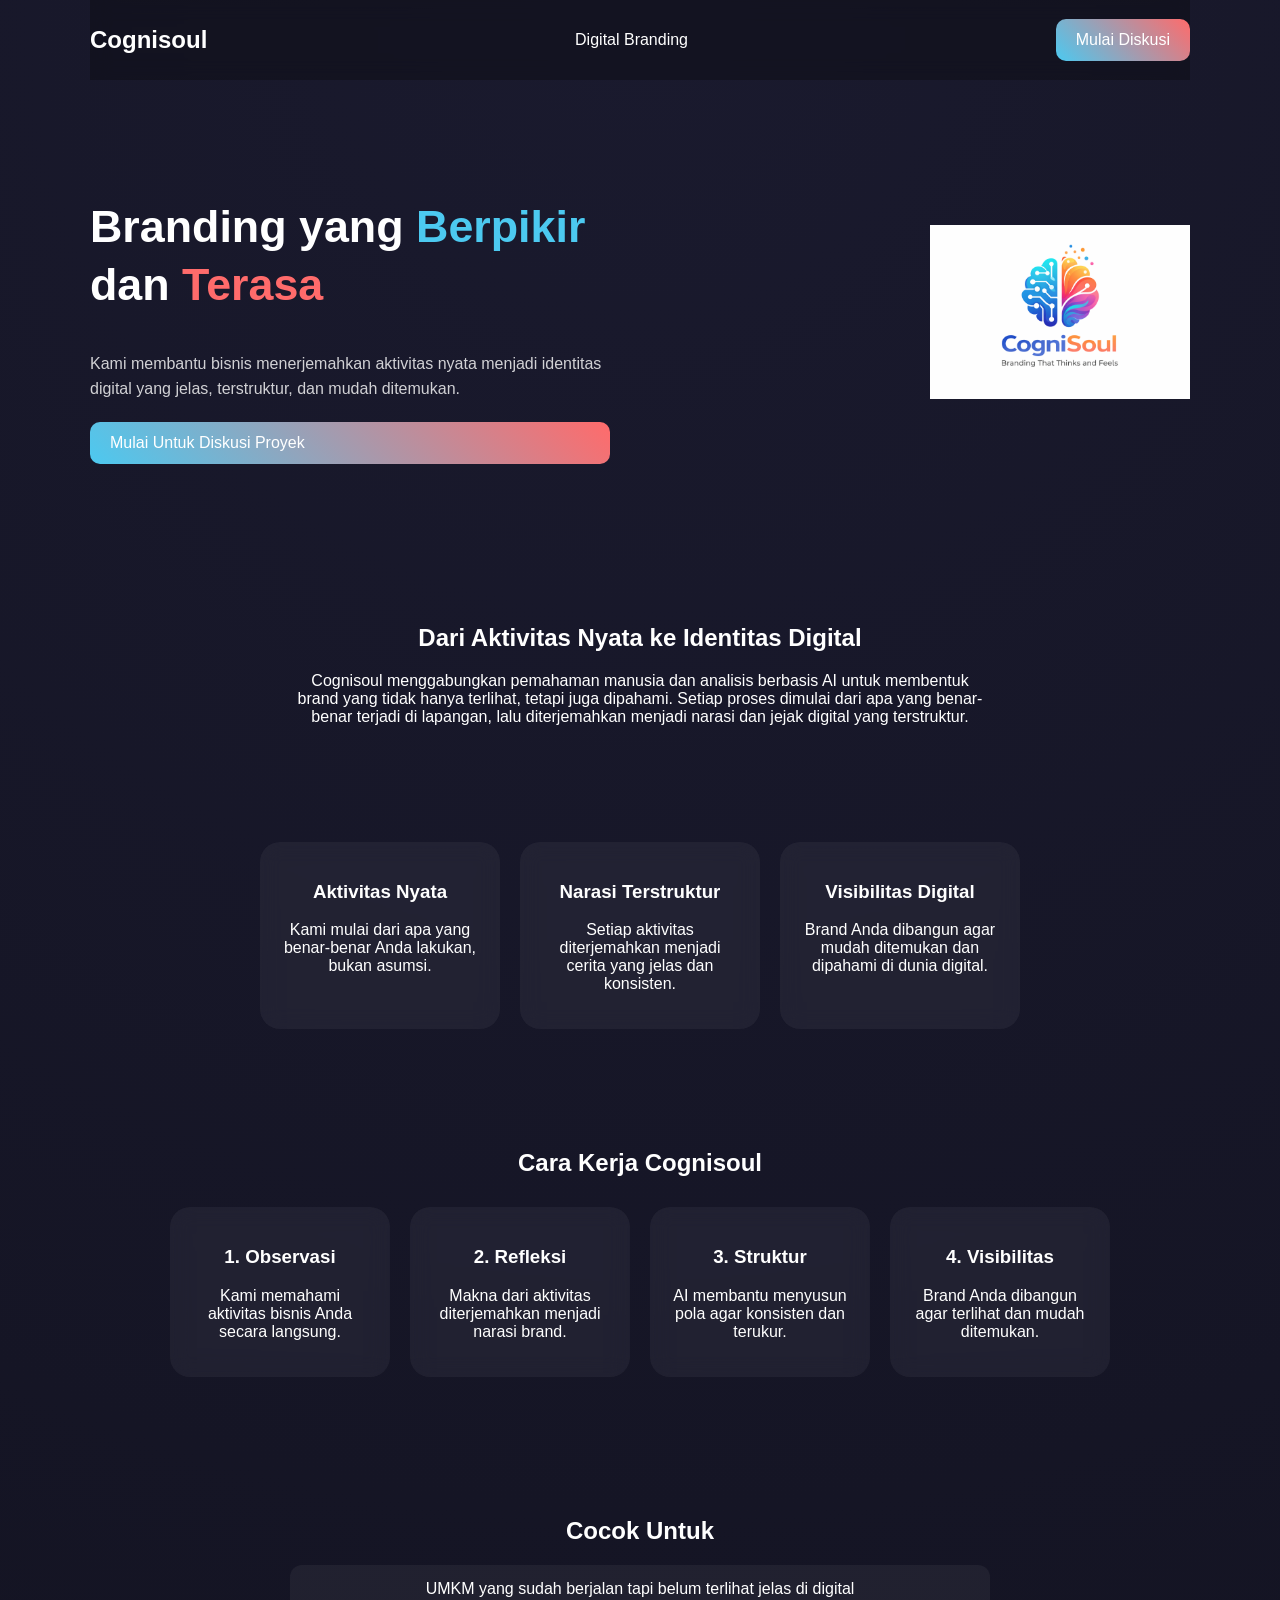
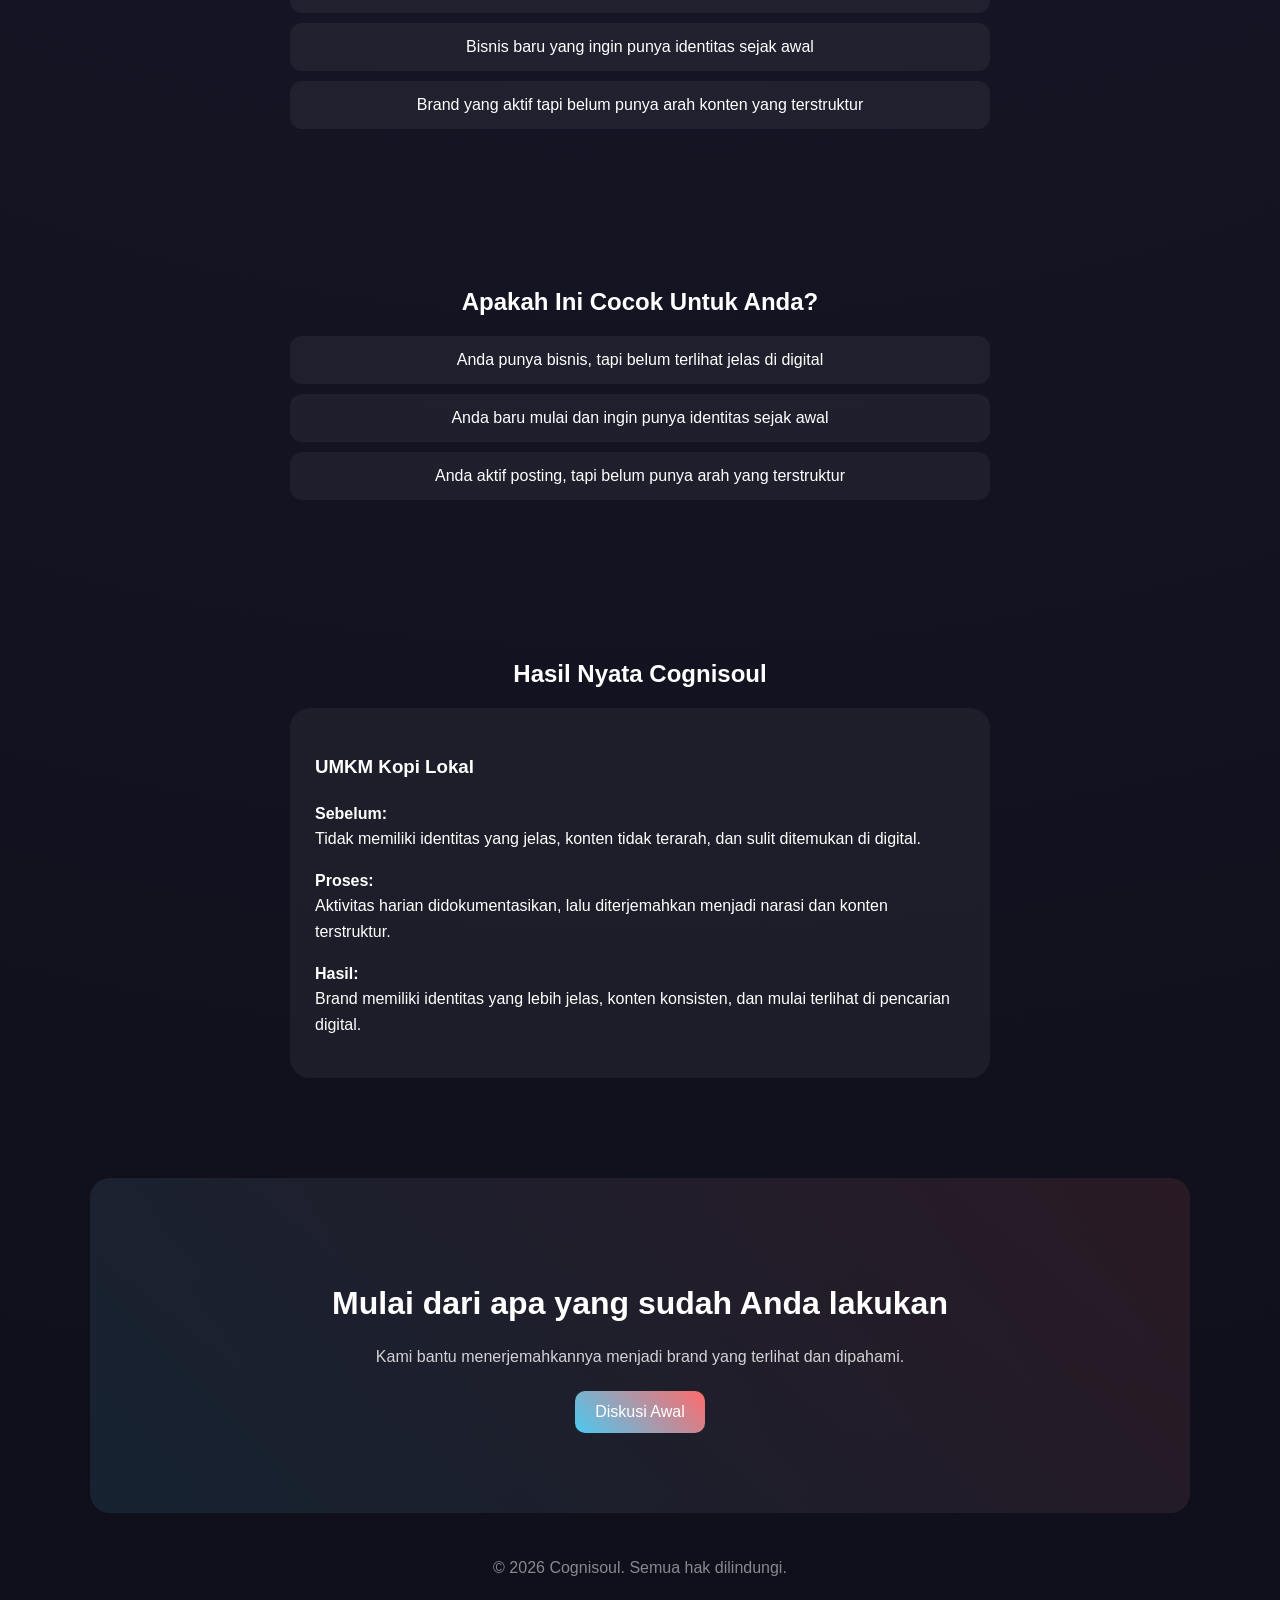
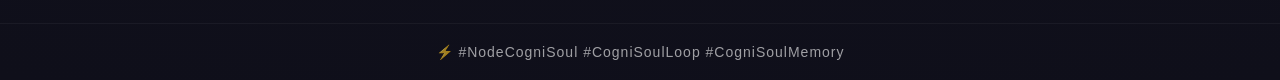
==== index.html @ 4406100e "Update index.html" ====
<!DOCTYPE html> 
<html lang="id">
<head>
  <meta charset="UTF-8">
  <meta name="viewport" content="width=device-width, initial-scale=1.0">
  <meta name="google-site-verification" content="bwpAbmwKMtLzpFTGoxlZzS0TOUh51InvC4tp-JaUnsw" />
  <title>Cognisoul</title>
  <link rel="stylesheet" href="style.css">

<!-- BASIC SEO -->
<meta name="description" content="Cognisoul membantu bisnis membangun identitas digital melalui strategi branding berbasis aktivitas nyata, narasi terstruktur, dan visibilitas online.">
<meta name="keywords" content="digital branding, branding bisnis, jasa branding, strategi konten, identitas digital, Cognisoul Bandung">
<meta name="author" content="Cognisoul">
<link rel="canonical" href="https://cognisoul.my.id/">

<!-- OPEN GRAPH -->
<meta property="og:title" content="Cognisoul | Digital Branding Berbasis Aktivitas Nyata">
<meta property="og:description" content="Bangun identitas digital yang jelas, terstruktur, dan mudah ditemukan bersama Cognisoul.">
<meta property="og:image" content="https://cognisoul.my.id/assets/images/logo-cognisoul.png">
<meta property="og:url" content="https://cognisoul.my.id/">
<meta property="og:type" content="website">
<meta property="og:locale" content="id_ID">

<!-- TWITTER CARD -->
<meta name="twitter:card" content="summary_large_image">
<meta name="twitter:title" content="Cognisoul | Digital Branding">
<meta name="twitter:description" content="Strategi branding berbasis aktivitas nyata untuk visibilitas digital yang lebih kuat.">
<meta name="twitter:image" content="https://cognisoul.my.id/assets/images/logo-cognisoul.png">

<!-- SCHEMA: ORGANIZATION + WEBSITE + LOCAL BUSINESS -->
<script type="application/ld+json">
{
  "@context": "https://schema.org",
  "@graph": [
    {
      "@type": "Organization",
      "name": "Cognisoul",
      "url": "https://cognisoul.my.id/",
      "logo": "https://cognisoul.my.id/assets/images/logo-cognisoul.png",
      "description": "Cognisoul adalah layanan digital branding yang membantu bisnis membangun identitas melalui aktivitas nyata, narasi terstruktur, dan visibilitas digital.",
      "sameAs": [
        "https://wa.me/6285174223650"
      ],
      "contactPoint": {
        "@type": "ContactPoint",
        "telephone": "+62-851-7422-3650",
        "contactType": "customer service",
        "areaServed": "ID",
        "availableLanguage": "Indonesian"
      }
    },
    {
      "@type": "WebSite",
      "name": "Cognisoul",
      "url": "https://cognisoul.my.id/",
      "potentialAction": {
        "@type": "SearchAction",
        "target": "https://cognisoul.my.id/?s={search_term_string}",
        "query-input": "required name=search_term_string"
      }
    },
    {
      "@type": "LocalBusiness",
      "name": "Cognisoul",
      "image": "https://cognisoul.my.id/assets/images/logo-cognisoul.png",
      "url": "https://cognisoul.my.id/",
      "telephone": "+62-851-7422-3650",
      "address": {
        "@type": "PostalAddress",
        "addressLocality": "Bandung",
        "addressCountry": "ID"
      },
      "areaServed": "Bandung"
    }
  ]
}
</script>
  
</head>

<body>

<!-- NAVBAR -->
<nav class="navbar container">
  <h2>Cognisoul</h2>
   <p>Digital Branding</p>
  <a href="https://wa.me/6285174223650" target="_blank" rel="noopener" class="btn">Mulai Diskusi</a>
</nav>

<!-- HERO -->
<section class="hero container">
  <div class="hero-text">
    <h1>
      Branding yang <span>Berpikir</span> dan <span class="feel">Terasa</span>
    </h1>
    <p>
      Kami membantu bisnis menerjemahkan aktivitas nyata menjadi identitas digital 
      yang jelas, terstruktur, dan mudah ditemukan.
    </p>

    <div class="buttons">
      <a href="https://wa.me/6285174223650?text=Halo%20Cognisoul,%20saya%20ingin%20konsultasi%20branding" 
         target="_blank" rel="noopener" class="btn">
         Mulai Untuk Diskusi Proyek
      </a>
    </div>
  </div>

  <div class="hero-image">
    <img src="assets/images/logo-cognisoul.png" class="floating" alt="Logo Cognisoul">
  </div>
</section>

<!-- ABOUT -->
<section class="about container">
  <h2>Dari Aktivitas Nyata ke Identitas Digital</h2>
  <p>
    Cognisoul menggabungkan pemahaman manusia dan analisis berbasis AI 
    untuk membentuk brand yang tidak hanya terlihat, tetapi juga dipahami. 
    Setiap proses dimulai dari apa yang benar-benar terjadi di lapangan, 
    lalu diterjemahkan menjadi narasi dan jejak digital yang terstruktur.
  </p>
</section>

<!-- CORE VALUES -->
<section class="cards container">
  <div class="card">
    <h3>Aktivitas Nyata</h3>
    <p>Kami mulai dari apa yang benar-benar Anda lakukan, bukan asumsi.</p>
  </div>

  <div class="card">
    <h3>Narasi Terstruktur</h3>
    <p>Setiap aktivitas diterjemahkan menjadi cerita yang jelas dan konsisten.</p>
  </div>

  <div class="card">
    <h3>Visibilitas Digital</h3>
    <p>Brand Anda dibangun agar mudah ditemukan dan dipahami di dunia digital.</p>
  </div>
</section>

<!-- PROCESS -->
<section class="process container">
  <h2>Cara Kerja Cognisoul</h2>

  <div class="steps">
    <div class="step">
      <h3>1. Observasi</h3>
      <p>Kami memahami aktivitas bisnis Anda secara langsung.</p>
    </div>

    <div class="step">
      <h3>2. Refleksi</h3>
      <p>Makna dari aktivitas diterjemahkan menjadi narasi brand.</p>
    </div>

    <div class="step">
      <h3>3. Struktur</h3>
      <p>AI membantu menyusun pola agar konsisten dan terukur.</p>
    </div>

    <div class="step">
      <h3>4. Visibilitas</h3>
      <p>Brand Anda dibangun agar terlihat dan mudah ditemukan.</p>
    </div>
  </div>
</section>

<!-- TARGET -->
<section class="target container">
  <h2>Cocok Untuk</h2>
  <ul>
    <li>UMKM yang sudah berjalan tapi belum terlihat jelas di digital</li>
    <li>Bisnis baru yang ingin punya identitas sejak awal</li>
    <li>Brand yang aktif tapi belum punya arah konten yang terstruktur</li>
  </ul>
</section>

<section class="target container alt">
  <h2>Apakah Ini Cocok Untuk Anda?</h2>
  <ul>
    <li>Anda punya bisnis, tapi belum terlihat jelas di digital</li>
    <li>Anda baru mulai dan ingin punya identitas sejak awal</li>
    <li>Anda aktif posting, tapi belum punya arah yang terstruktur</li>
  </ul>
</section>

<!-- CASE STUDY -->
<section class="case-study container">
  <h2>Hasil Nyata Cognisoul</h2>

  <div class="case">
    <h3>UMKM Kopi Lokal</h3>

    <p><strong>Sebelum:</strong><br>
    Tidak memiliki identitas yang jelas, konten tidak terarah, dan sulit ditemukan di digital.</p>

    <p><strong>Proses:</strong><br>
    Aktivitas harian didokumentasikan, lalu diterjemahkan menjadi narasi dan konten terstruktur.</p>

    <p><strong>Hasil:</strong><br>
    Brand memiliki identitas yang lebih jelas, konten konsisten, dan mulai terlihat di pencarian digital.</p>
  </div>
</section>

<!-- CTA -->
<section class="cta container">
  <h2>Mulai dari apa yang sudah Anda lakukan</h2>
  <p>Kami bantu menerjemahkannya menjadi brand yang terlihat dan dipahami.</p>
  <a href="https://wa.me/6285174223650" target="_blank" rel="noopener" class="btn">
    Diskusi Awal 
  </a>
</section>

<!-- FOOTER -->
<footer>
  <p>© 2026 Cognisoul. Semua hak dilindungi.</p>
</footer>
  
<!-- SIGNATURE STRIP -->
<div class="signature-strip">
  ⚡ #NodeCogniSoul #CogniSoulLoop #CogniSoulMemory
</div>
  
<script src="script.js"></script>

</body>
</html>
---- style.css ----
/* RESET */
*,
*::before,
*::after {
  box-sizing: border-box;
}

html, body {
  margin: 0;
  padding: 0;
  max-width: 100%;
  overflow-x: hidden;
  font-family: 'Segoe UI', sans-serif;
  color: white;
  background: radial-gradient(circle at top, #1a1a2e, #0f0f1a);
  scroll-behavior: smooth;
}

/* CONTAINER */
.container {
  max-width: 1100px;
  margin: 0 auto;
  padding: 0 20px;
}

/* NAVBAR */
.navbar {
  display: flex;
  justify-content: space-between;
  align-items: center;
  padding: 15px 0;
  position: sticky;
  top: 0;
  backdrop-filter: blur(10px);
  background: rgba(15,15,26,0.6);
  z-index: 100;
  width: 100%;
}

.navbar h2 {
  margin: 0;
}

/* HERO */
.hero {
  display: flex;
  align-items: center;
  justify-content: space-between;
  padding: 80px 0;
  gap: 40px;
}

.hero-text {
  max-width: 520px;
}

.hero-text h1 {
  font-size: 2.8rem;
  line-height: 1.3;
}

.hero-text span {
  color: #4cc9f0;
}

.hero-text .feel {
  color: #ff6b6b;
}

.hero-text p {
  opacity: 0.8;
  margin: 20px 0;
  line-height: 1.6;
}

/* BUTTONS */
.btn {
  background: linear-gradient(45deg, #4cc9f0, #ff6b6b);
  border: none;
  padding: 12px 20px;
  color: white;
  border-radius: 10px;
  cursor: pointer;
  text-decoration: none;
  display: inline-block;
  transition: 0.3s;
}

.btn-outline {
  border: 1px solid white;
  background: transparent;
  color: white;
  padding: 12px 20px;
  border-radius: 10px;
  margin-left: 10px;
}

/* HANYA BUTTON DI HERO YANG FULL */
.buttons .btn,
.buttons .btn-outline {
  width: 100%;
}

/* NAVBAR BUTTON FIX */
.navbar .btn {
  width: auto;
  flex-shrink: 0;
}

/* HERO IMAGE */
.hero-image {
  display: flex;
  justify-content: center;
  align-items: center;
}

.hero-image img {
  max-width: 100%;
  height: auto;
  object-fit: contain;
}

/* FLOATING LOGO */
.floating {
  width: 260px;
  animation: float 4s ease-in-out infinite, glow 3s ease-in-out infinite;
}

@keyframes float {
  0%,100% { transform: translateY(0); }
  50% { transform: translateY(-20px); }
}

@keyframes glow {
  0%,100% { filter: drop-shadow(0 0 10px rgba(76,201,240,0.4)); }
  50% { filter: drop-shadow(0 0 25px rgba(255,107,107,0.6)); }
}

/* ABOUT */
.about {
  text-align: center;
  padding: 60px 0;
  max-width: 700px;
  margin: auto;
}

/* CARDS */
.cards {
  display: flex;
  justify-content: center;
  gap: 20px;
  padding: 40px 0;
  flex-wrap: wrap;
}

.card {
  background: rgba(255,255,255,0.05);
  backdrop-filter: blur(10px);
  padding: 20px;
  border-radius: 20px;
  width: 240px;
  text-align: center;
  transition: 0.3s;
}

.card:hover {
  transform: translateY(-10px) scale(1.03);
  box-shadow: 0 20px 40px rgba(0,0,0,0.3);
}

/* PROCESS */
.process {
  text-align: center;
  padding: 60px 0;
}

.steps {
  display: flex;
  gap: 20px;
  margin-top: 30px;
  flex-wrap: wrap;
  justify-content: center;
}

.step {
  background: rgba(255,255,255,0.05);
  backdrop-filter: blur(10px);
  padding: 20px;
  border-radius: 20px;
  width: 220px;
  transition: 0.3s;
}

.step:hover {
  transform: translateY(-10px);
}

/* TARGET */
.target {
  padding: 60px 0;
  text-align: center;
}

.target ul {
  list-style: none;
  padding: 0;
  max-width: 700px;
  margin: 20px auto;
}

.target li {
  background: rgba(255,255,255,0.05);
  margin: 10px 0;
  padding: 15px;
  border-radius: 12px;
  transition: 0.3s;
}

.target li:hover {
  transform: scale(1.02);
}

/* CASE STUDY */
.case-study {
  padding: 60px 0;
  text-align: center;
}

.case {
  max-width: 700px;
  margin: auto;
  background: rgba(255,255,255,0.05);
  padding: 25px;
  border-radius: 20px;
  text-align: left;
  line-height: 1.6;
}

/* CTA */
.cta {
  text-align: center;
  padding: 80px 20px;
  margin-top: 40px;
  background: linear-gradient(45deg, rgba(76,201,240,0.1), rgba(255,107,107,0.1));
  border-radius: 20px;
}

.cta h2 {
  font-size: 2rem;
}

.cta p {
  opacity: 0.8;
  margin: 15px 0 25px;
}

/* FOOTER */
footer {
  text-align: center;
  padding: 30px 0;
  opacity: 0.5;
}

/* SCROLL ANIMATION */
.hidden {
  opacity: 0;
  transform: translateY(40px);
  transition: all 0.8s ease;
}

.show {
  opacity: 1;
  transform: translateY(0);
}

/* BACKGROUND ANIMATION */
body::before {
  content: "";
  position: fixed;
  width: 200%;
  height: 200%;
  background:
    radial-gradient(circle at 30% 30%, rgba(76,201,240,0.15), transparent),
    radial-gradient(circle at 70% 70%, rgba(255,107,107,0.15), transparent);
  animation: moveBg 15s linear infinite;
  z-index: -1;
}

@keyframes moveBg {
  0% { transform: translate(0,0); }
  50% { transform: translate(-10%, -10%); }
  100% { transform: translate(0,0); }
}

/* RESPONSIVE */
@media (max-width: 1024px) {
  .hero {
    flex-direction: column;
    text-align: center;
  }

  .floating {
    width: 220px;
  }
}

@media (max-width: 768px) {

  .navbar {
    padding: 12px 0;
  }

  .navbar h2 {
    font-size: 1.1rem;
    white-space: nowrap;
  }

  .navbar .btn {
    font-size: 0.75rem;
    padding: 8px 12px;
  }

  .hero {
    padding: 40px 0;
  }

  .hero-text h1 {
    font-size: 2rem;
  }

  .hero-text p {
    font-size: 0.9rem;
  }

  .buttons {
    display: flex;
    flex-direction: column;
    gap: 10px;
  }

  .floating {
    width: 180px;
  }

  .cards {
    flex-direction: column;
    align-items: center;
  }

  .card {
    width: 100%;
    max-width: 320px;
  }
}

@media (max-width: 480px) {
  .hero-text h1 {
    font-size: 1.6rem;
  }

  .floating {
    width: 150px;
  }
}

.signature-strip {
  text-align: center;
  padding: 20px 10px;
  font-size: 14px;
  opacity: 0.6;
  letter-spacing: 1px;
  border-top: 1px solid rgba(255,255,255,0.08);
}

.signature-strip:hover {
  opacity: 1;
  transition: 0.3s ease;
}
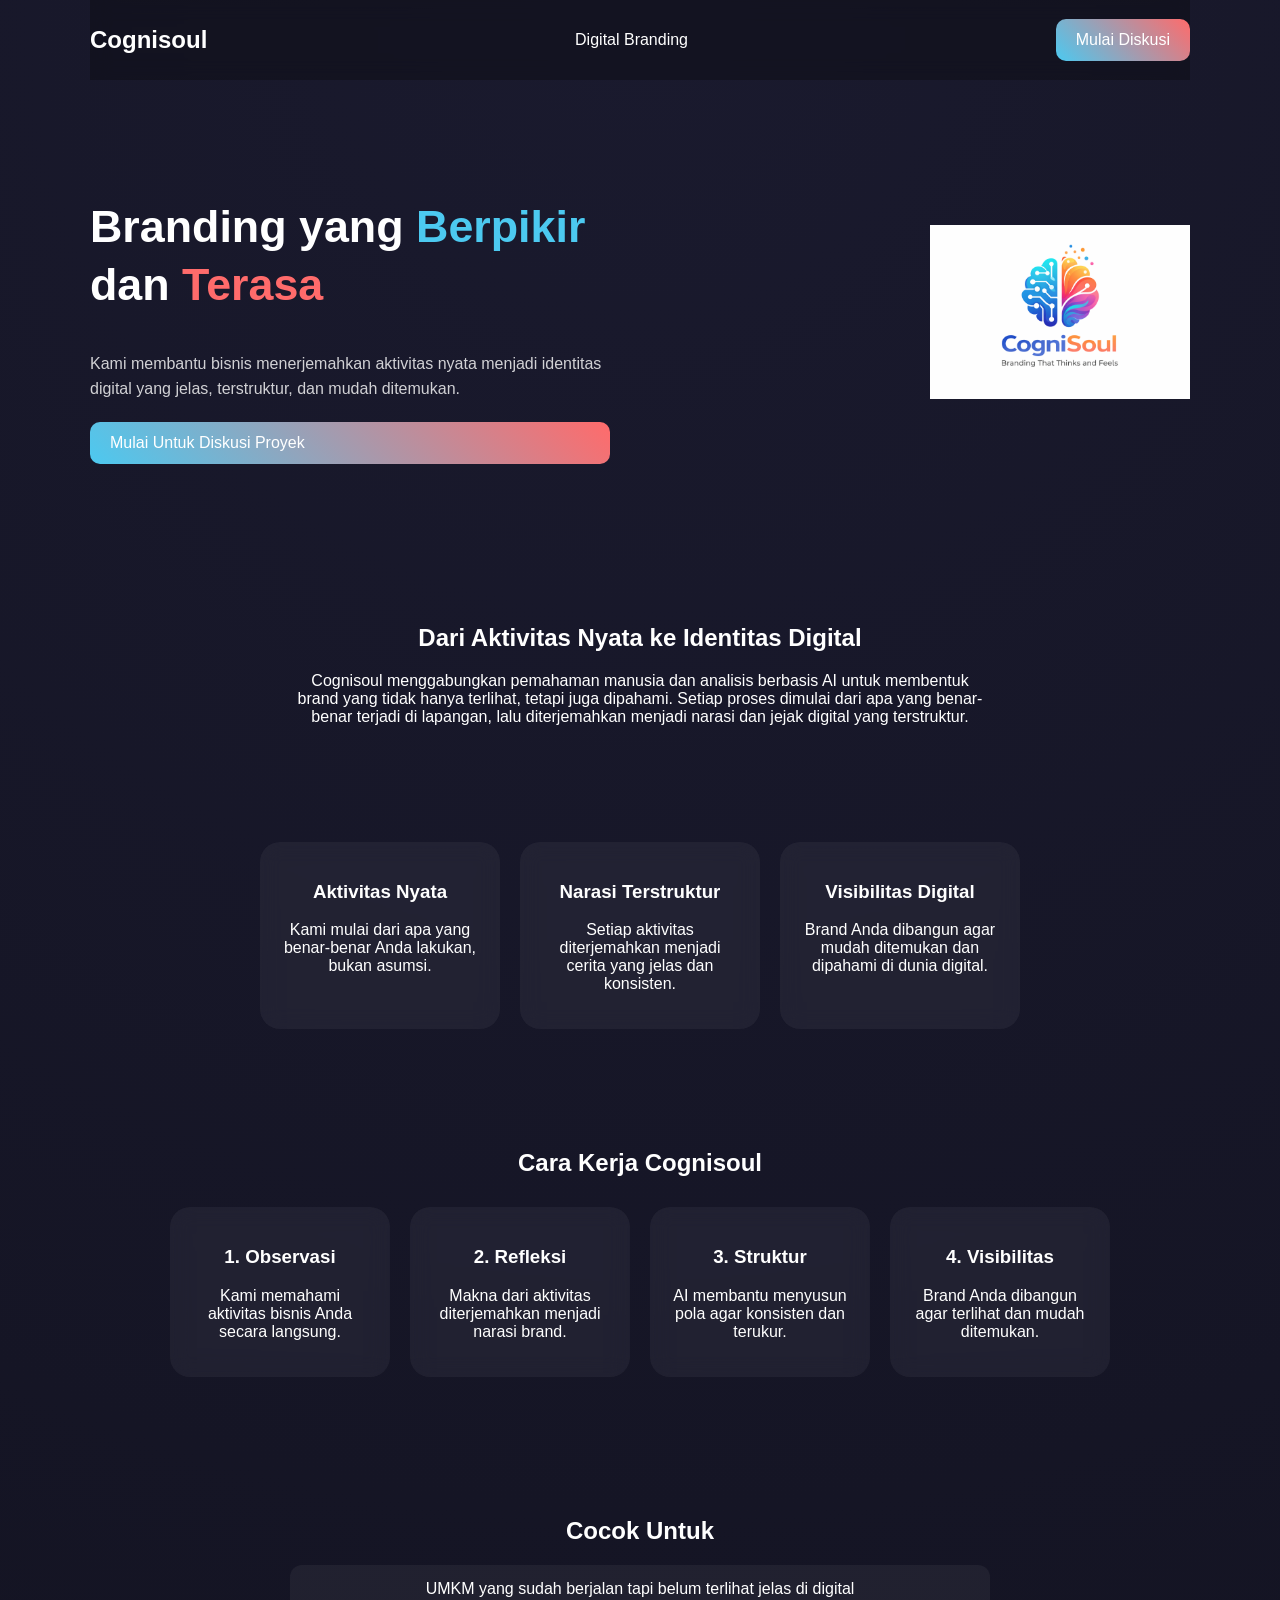
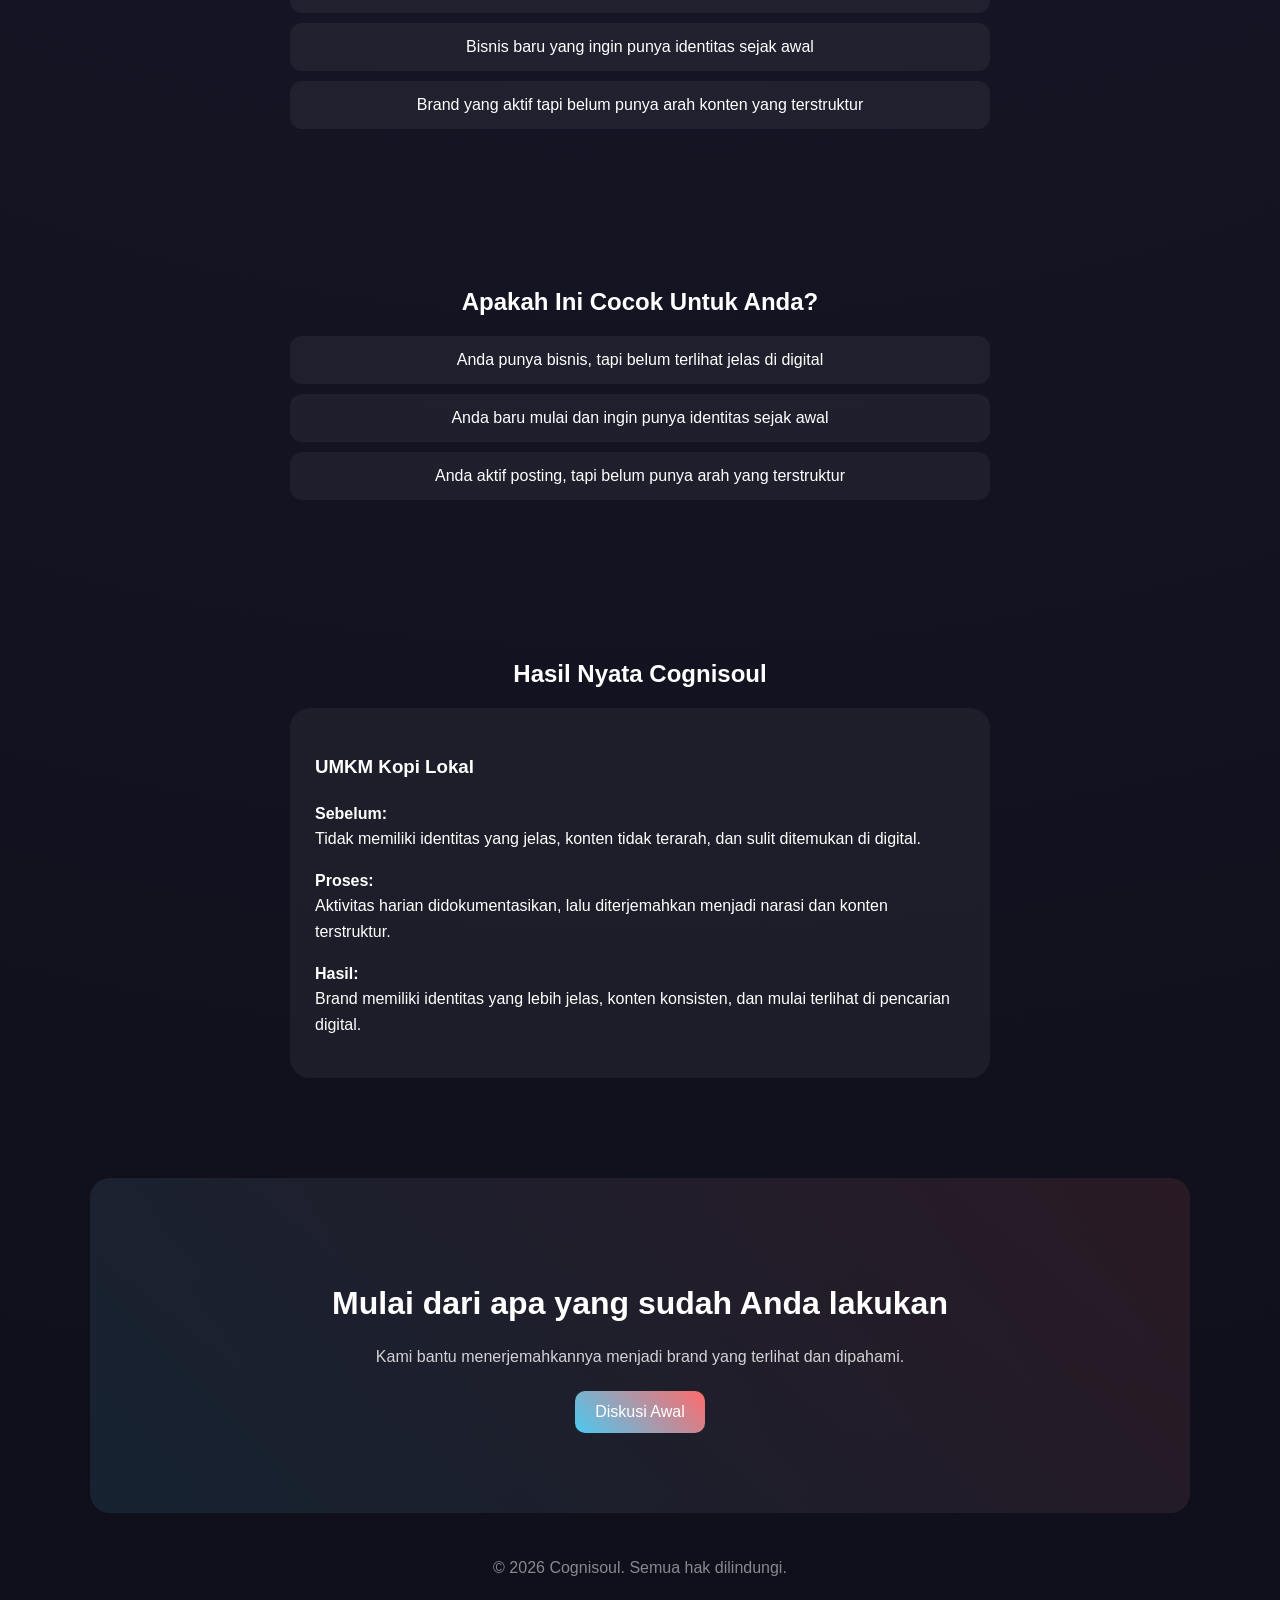
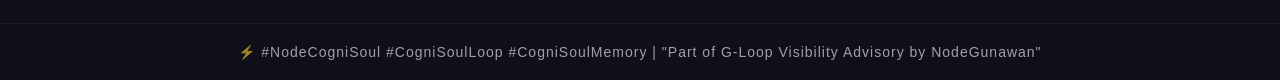
==== commit 9750b4c6: "Update index.html" ====
--- a/index.html
+++ b/index.html
@@ -39,7 +39,9 @@
       "logo": "https://cognisoul.my.id/assets/images/logo-cognisoul.png",
       "description": "Cognisoul adalah layanan digital branding yang membantu bisnis membangun identitas melalui aktivitas nyata, narasi terstruktur, dan visibilitas digital.",
       "sameAs": [
-        "https://wa.me/6285174223650"
+        "https://wa.me/6285174223650",
+        "https://gunawansatyakusuma.my.id/",
+        "https://gloop.my.id/"
       ],
       "contactPoint": {
         "@type": "ContactPoint",
@@ -220,7 +222,7 @@
   
 <!-- SIGNATURE STRIP -->
 <div class="signature-strip">
-  ⚡ #NodeCogniSoul #CogniSoulLoop #CogniSoulMemory
+  ⚡ #NodeCogniSoul #CogniSoulLoop #CogniSoulMemory | "Part of G-Loop Visibility Advisory by NodeGunawan"
 </div>
   
 <script src="script.js"></script>
--- a/style.css
+++ b/style.css
@@ -195,6 +195,14 @@
   transform: translateY(-10px);
 }
 
+.stamp-points {
+  display: flex;
+  justify-content: center;
+  gap: 20px;
+  padding: 40px 0;
+  flex-wrap: wrap;
+}
+
 /* TARGET */
 .target {
   padding: 60px 0;
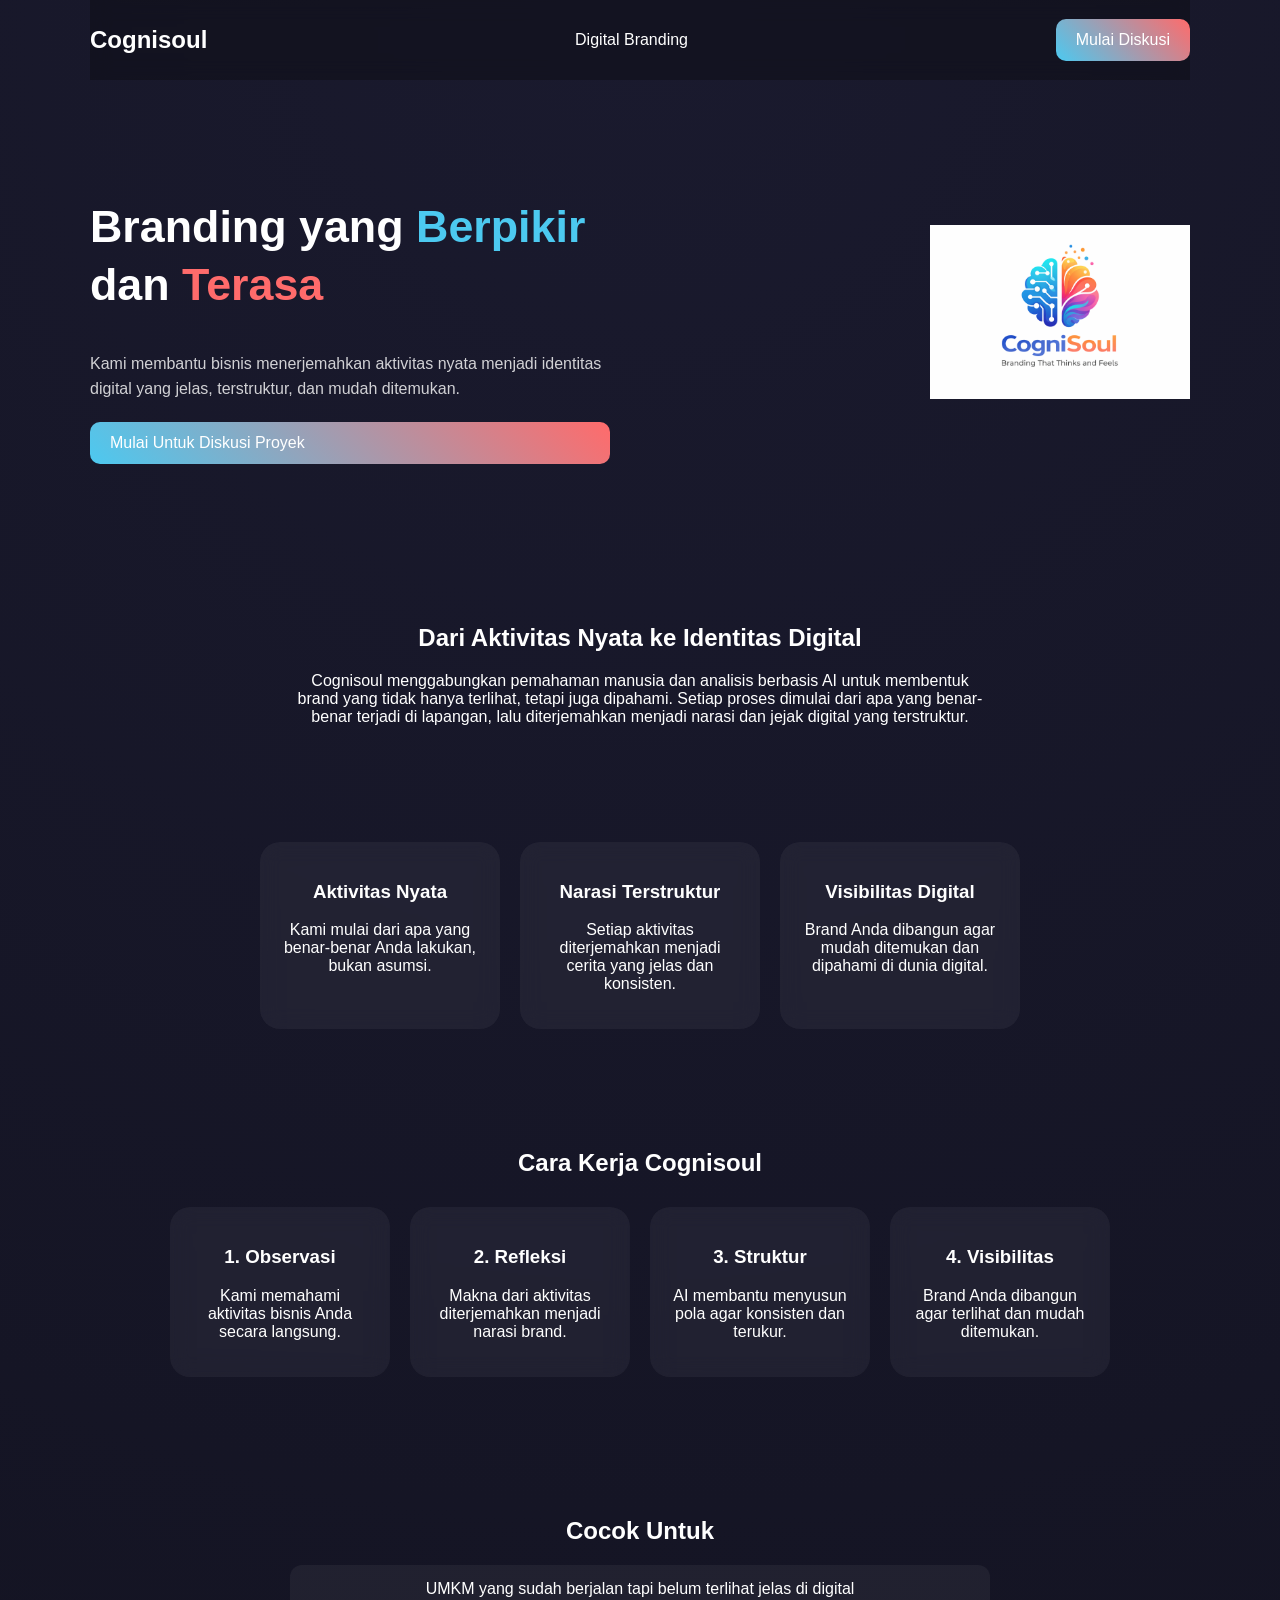
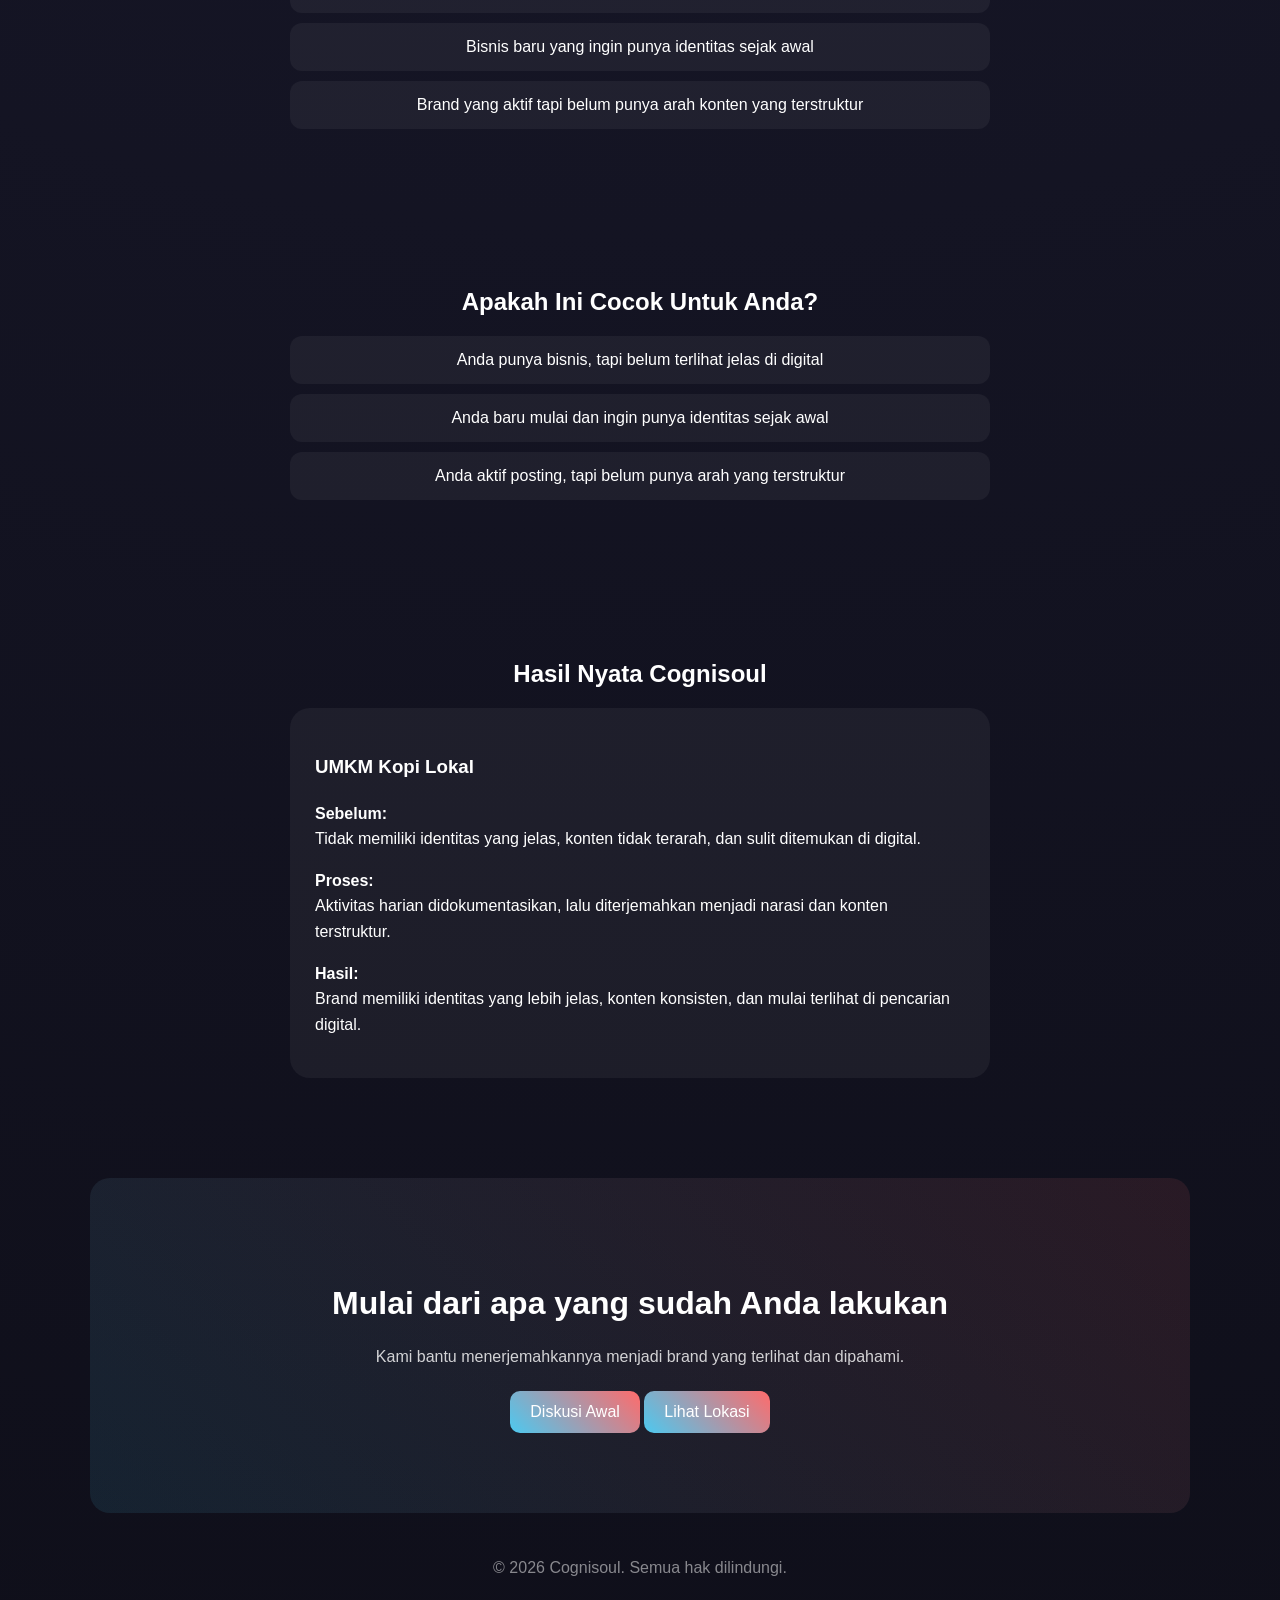
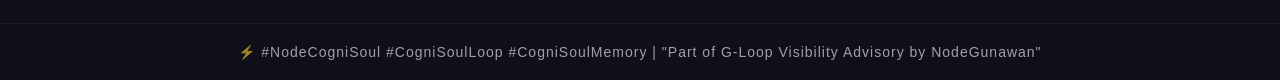
==== commit c0ebe982: "Update index.html" ====
--- a/index.html
+++ b/index.html
@@ -27,18 +27,28 @@
 <meta name="twitter:description" content="Strategi branding berbasis aktivitas nyata untuk visibilitas digital yang lebih kuat.">
 <meta name="twitter:image" content="https://cognisoul.my.id/assets/images/logo-cognisoul.png">
 
-<!-- SCHEMA: ORGANIZATION + WEBSITE + LOCAL BUSINESS -->
+<!-- SCHEMA: ORGANIZATION + WEBSITE + LOCAL BUSINESS + SOCIAL MEDIA -->
 <script type="application/ld+json">
 {
   "@context": "https://schema.org",
   "@graph": [
+
     {
       "@type": "Organization",
+      "@id": "https://cognisoul.my.id/#organization",
       "name": "Cognisoul",
       "url": "https://cognisoul.my.id/",
-      "logo": "https://cognisoul.my.id/assets/images/logo-cognisoul.png",
+      "logo": {
+        "@type": "ImageObject",
+        "url": "https://cognisoul.my.id/assets/images/logo-cognisoul.png"
+      },
       "description": "Cognisoul adalah layanan digital branding yang membantu bisnis membangun identitas melalui aktivitas nyata, narasi terstruktur, dan visibilitas digital.",
       "sameAs": [
+        "https://www.instagram.com/cognisoul.id/",
+        "https://medium.com/@cognisoul.id",
+        "https://about.me/cognisoul",
+        "https://cognisoul.netlify.app/",
+        "https://independentresearcher.academia.edu/CognisoulDigitalBranding",
         "https://wa.me/6285174223650",
         "https://gunawansatyakusuma.my.id/",
         "https://gloop.my.id/"
@@ -48,32 +58,85 @@
         "telephone": "+62-851-7422-3650",
         "contactType": "customer service",
         "areaServed": "ID",
-        "availableLanguage": "Indonesian"
+        "availableLanguage": [
+          "Indonesian",
+          "English"
+        ]
       }
     },
+
     {
       "@type": "WebSite",
+      "@id": "https://cognisoul.my.id/#website",
       "name": "Cognisoul",
       "url": "https://cognisoul.my.id/",
+      "publisher": {
+        "@id": "https://cognisoul.my.id/#organization"
+      },
       "potentialAction": {
         "@type": "SearchAction",
         "target": "https://cognisoul.my.id/?s={search_term_string}",
         "query-input": "required name=search_term_string"
       }
     },
+
     {
       "@type": "LocalBusiness",
+      "@id": "https://cognisoul.my.id/#localbusiness",
       "name": "Cognisoul",
       "image": "https://cognisoul.my.id/assets/images/logo-cognisoul.png",
       "url": "https://cognisoul.my.id/",
       "telephone": "+62-851-7422-3650",
+      "priceRange": "$$",
       "address": {
         "@type": "PostalAddress",
         "addressLocality": "Bandung",
+        "addressRegion": "Jawa Barat",
         "addressCountry": "ID"
       },
-      "areaServed": "Bandung"
+      "areaServed": [
+        "Bandung",
+        "Indonesia"
+      ],
+      "sameAs": [
+        "https://www.instagram.com/cognisoul.id/",
+        "https://maps.app.goo.gl/nruM3957uM9B8LpK8/"
+      ]
+    },
+
+    {
+      "@type": "SocialMediaPosting",
+      "@id": "https://www.instagram.com/p/DXzKtPUAYVX/",
+      "mainEntityOfPage": "https://www.instagram.com/p/DXzKtPUAYVX/",
+      "headline": "Cognisoul Digital Branding",
+      "articleBody": "Posting Instagram Cognisoul terkait digital branding, visibilitas digital, dan identitas bisnis lintas platform.",
+      "datePublished": "2026-05-18",
+      "author": {
+        "@id": "https://cognisoul.my.id/#organization"
+      },
+      "publisher": {
+        "@id": "https://cognisoul.my.id/#organization"
+      },
+      "about": [
+        {
+          "@type": "Thing",
+          "name": "Digital Branding"
+        },
+        {
+          "@type": "Thing",
+          "name": "Visibility Digital"
+        },
+        {
+          "@type": "Thing",
+          "name": "Personal Branding"
+        }
+      ],
+      "sharedContent": {
+        "@type": "WebPage",
+        "url": "https://cognisoul.my.id/"
+      }
     }
+
   ]
 }
 </script>
@@ -210,9 +273,16 @@
 <section class="cta container">
   <h2>Mulai dari apa yang sudah Anda lakukan</h2>
   <p>Kami bantu menerjemahkannya menjadi brand yang terlihat dan dipahami.</p>
-  <a href="https://wa.me/6285174223650" target="_blank" rel="noopener" class="btn">
-    Diskusi Awal 
-  </a>
+
+  <div class="cta-buttons">
+    <a href="https://wa.me/6285174223650" target="_blank" rel="noopener" class="btn">
+      Diskusi Awal
+    </a>
+
+    <a href="https://maps.app.goo.gl/z5QpcRSe6jJGeAF98" target="_blank" rel="noopener" class="btn btn-map">
+      Lihat Lokasi
+    </a>
+  </div>
 </section>
 
 <!-- FOOTER -->
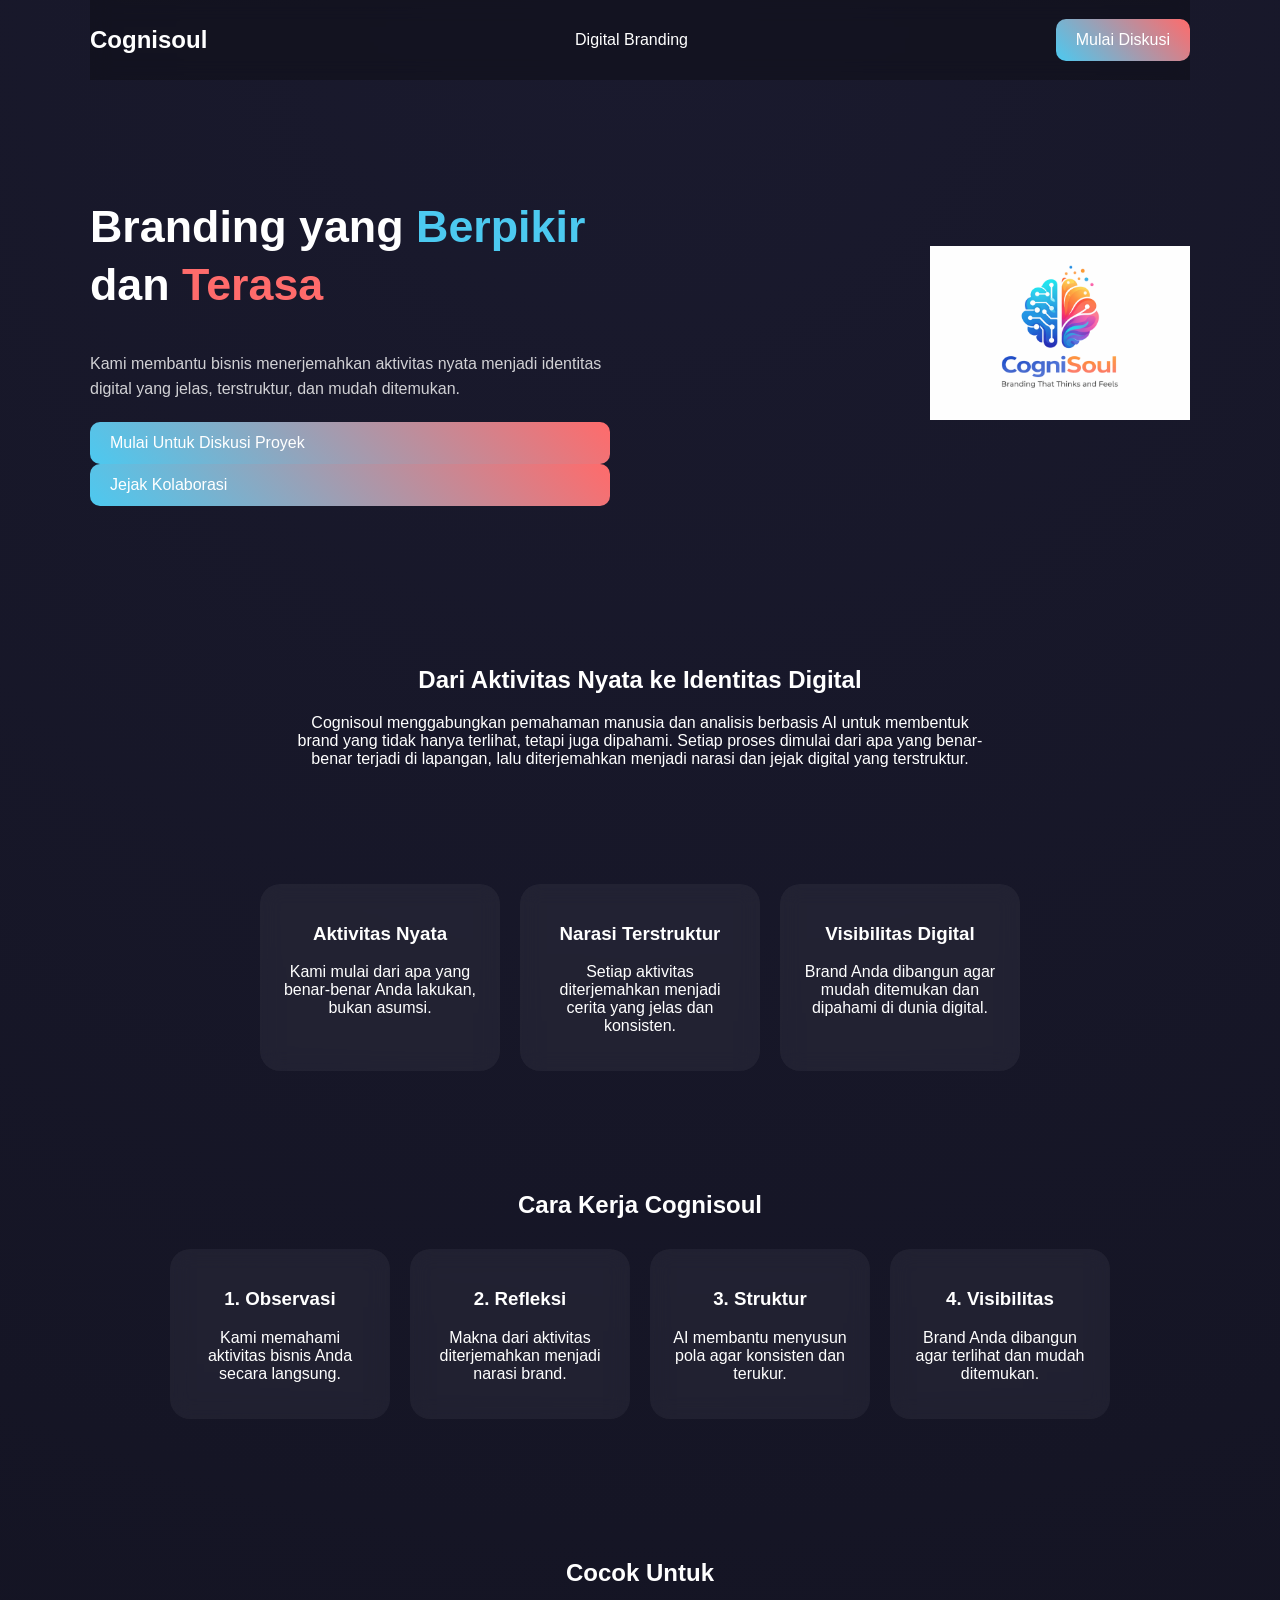
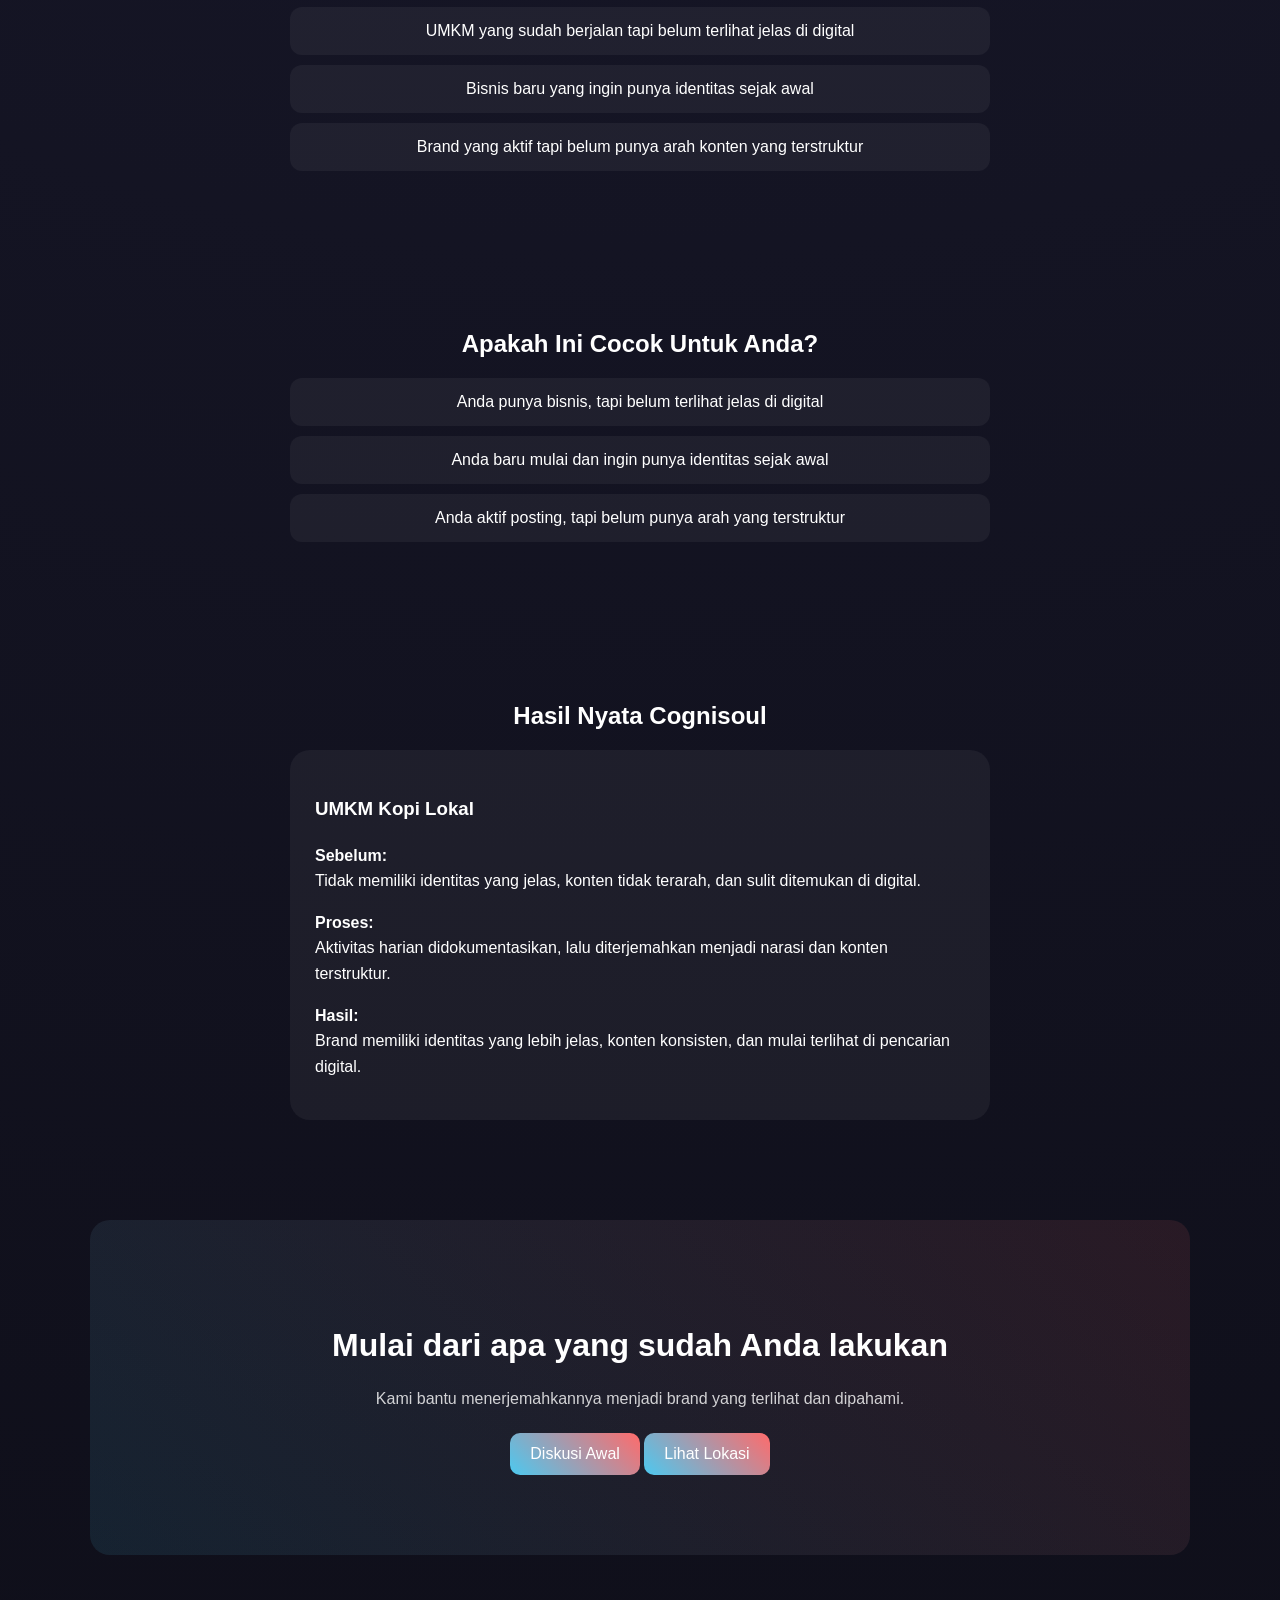
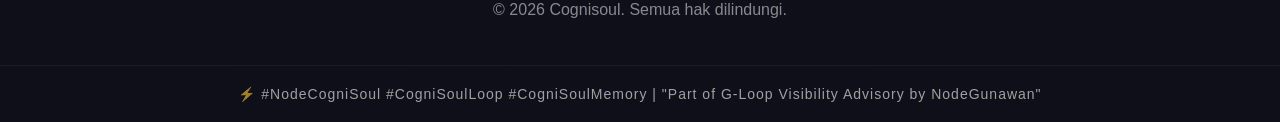
==== commit 30631855: "Update index.html" ====
--- a/index.html
+++ b/index.html
@@ -169,6 +169,14 @@
          Mulai Untuk Diskusi Proyek
       </a>
     </div>
+
+    <div class="buttons">
+      <a href="/jejak-kolaborasi/" 
+         target="_blank" rel="noopener" class="btn">
+         Jejak Kolaborasi
+      </a>
+    </div>
+    
   </div>
 
   <div class="hero-image">
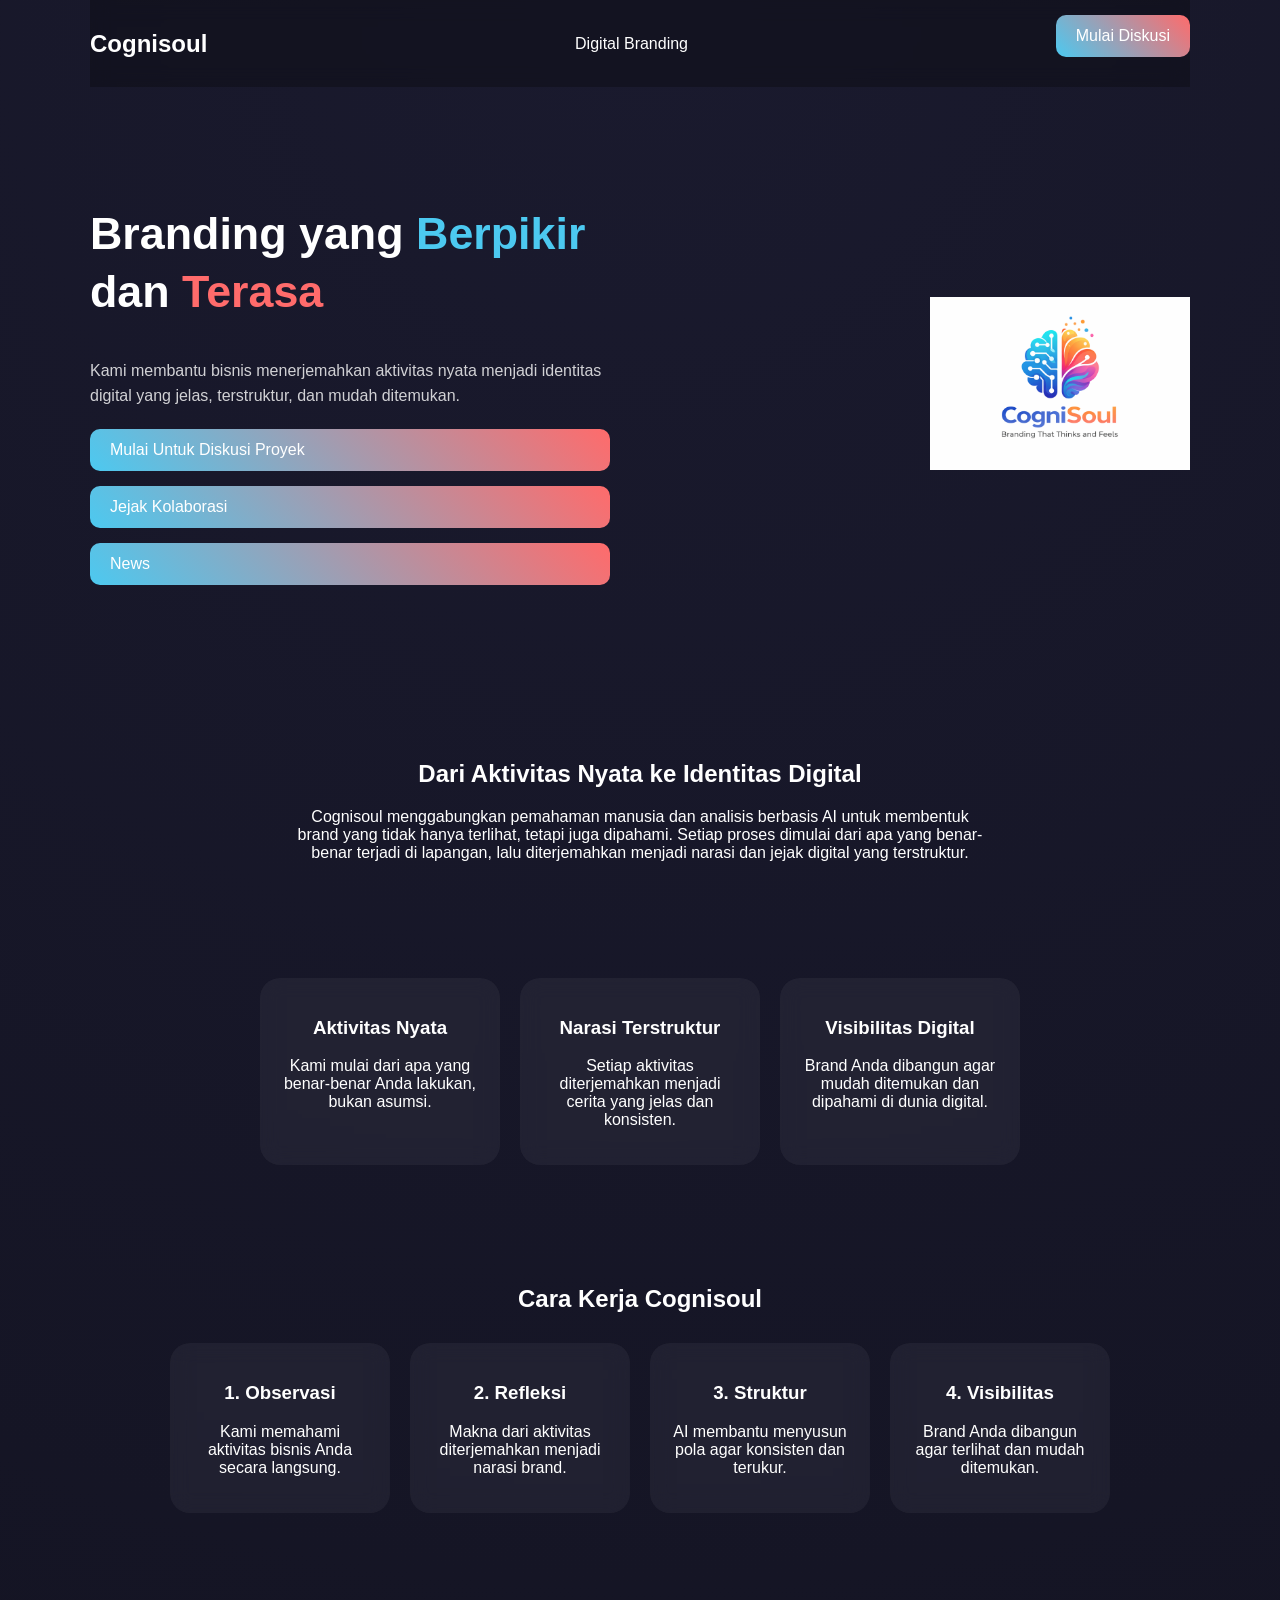
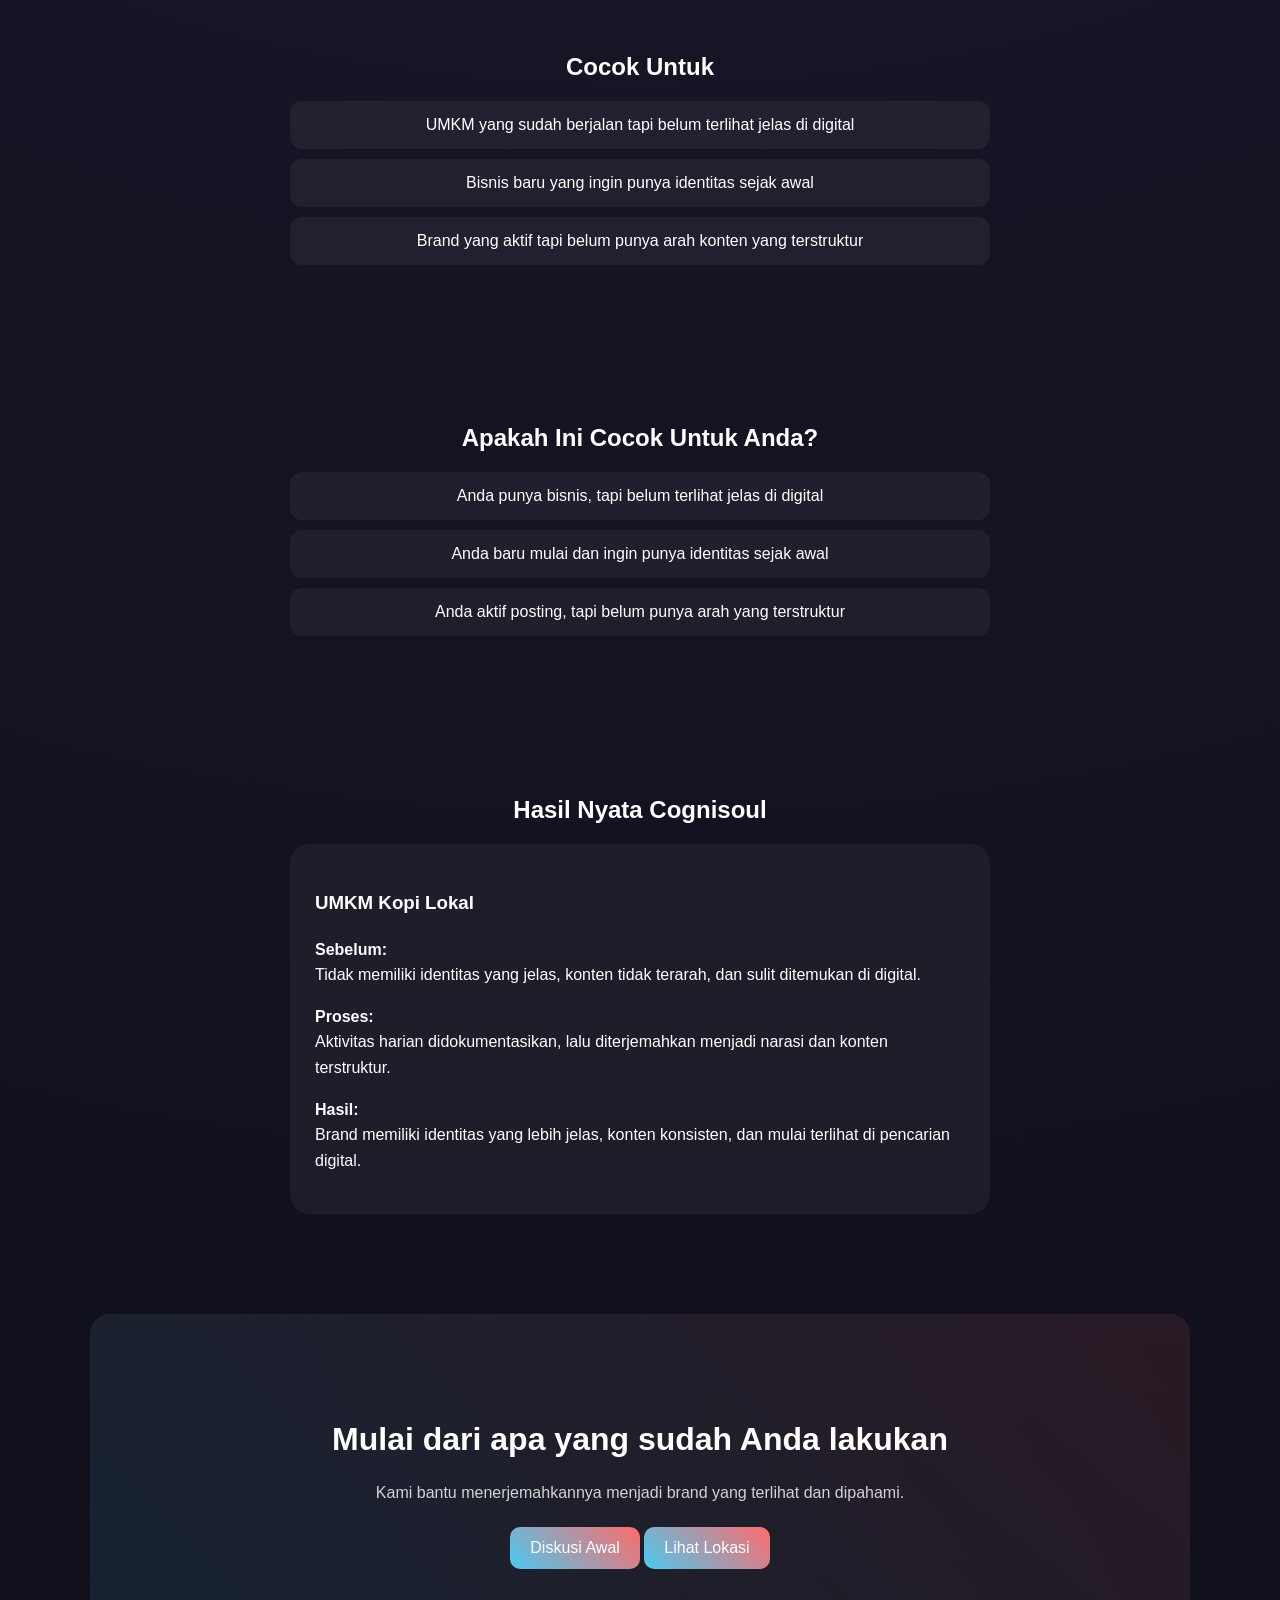
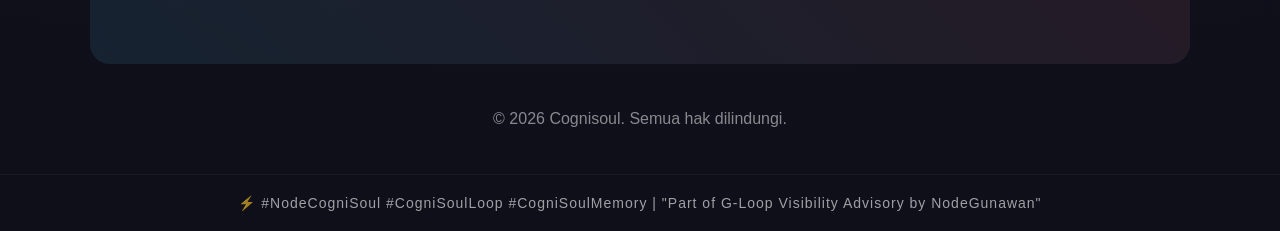
==== commit 29b4f4d6: "Update index.html" ====
--- a/index.html
+++ b/index.html
@@ -176,6 +176,13 @@
          Jejak Kolaborasi
       </a>
     </div>
+
+   <div class="buttons">
+      <a href="/News/" 
+         target="_blank" rel="noopener" class="btn">
+         News
+      </a>
+    </div>
     
   </div>
 
--- a/style.css
+++ b/style.css
@@ -84,6 +84,7 @@
   text-decoration: none;
   display: inline-block;
   transition: 0.3s;
+  margin-bottom: 15px;
 }
 
 .btn-outline {
